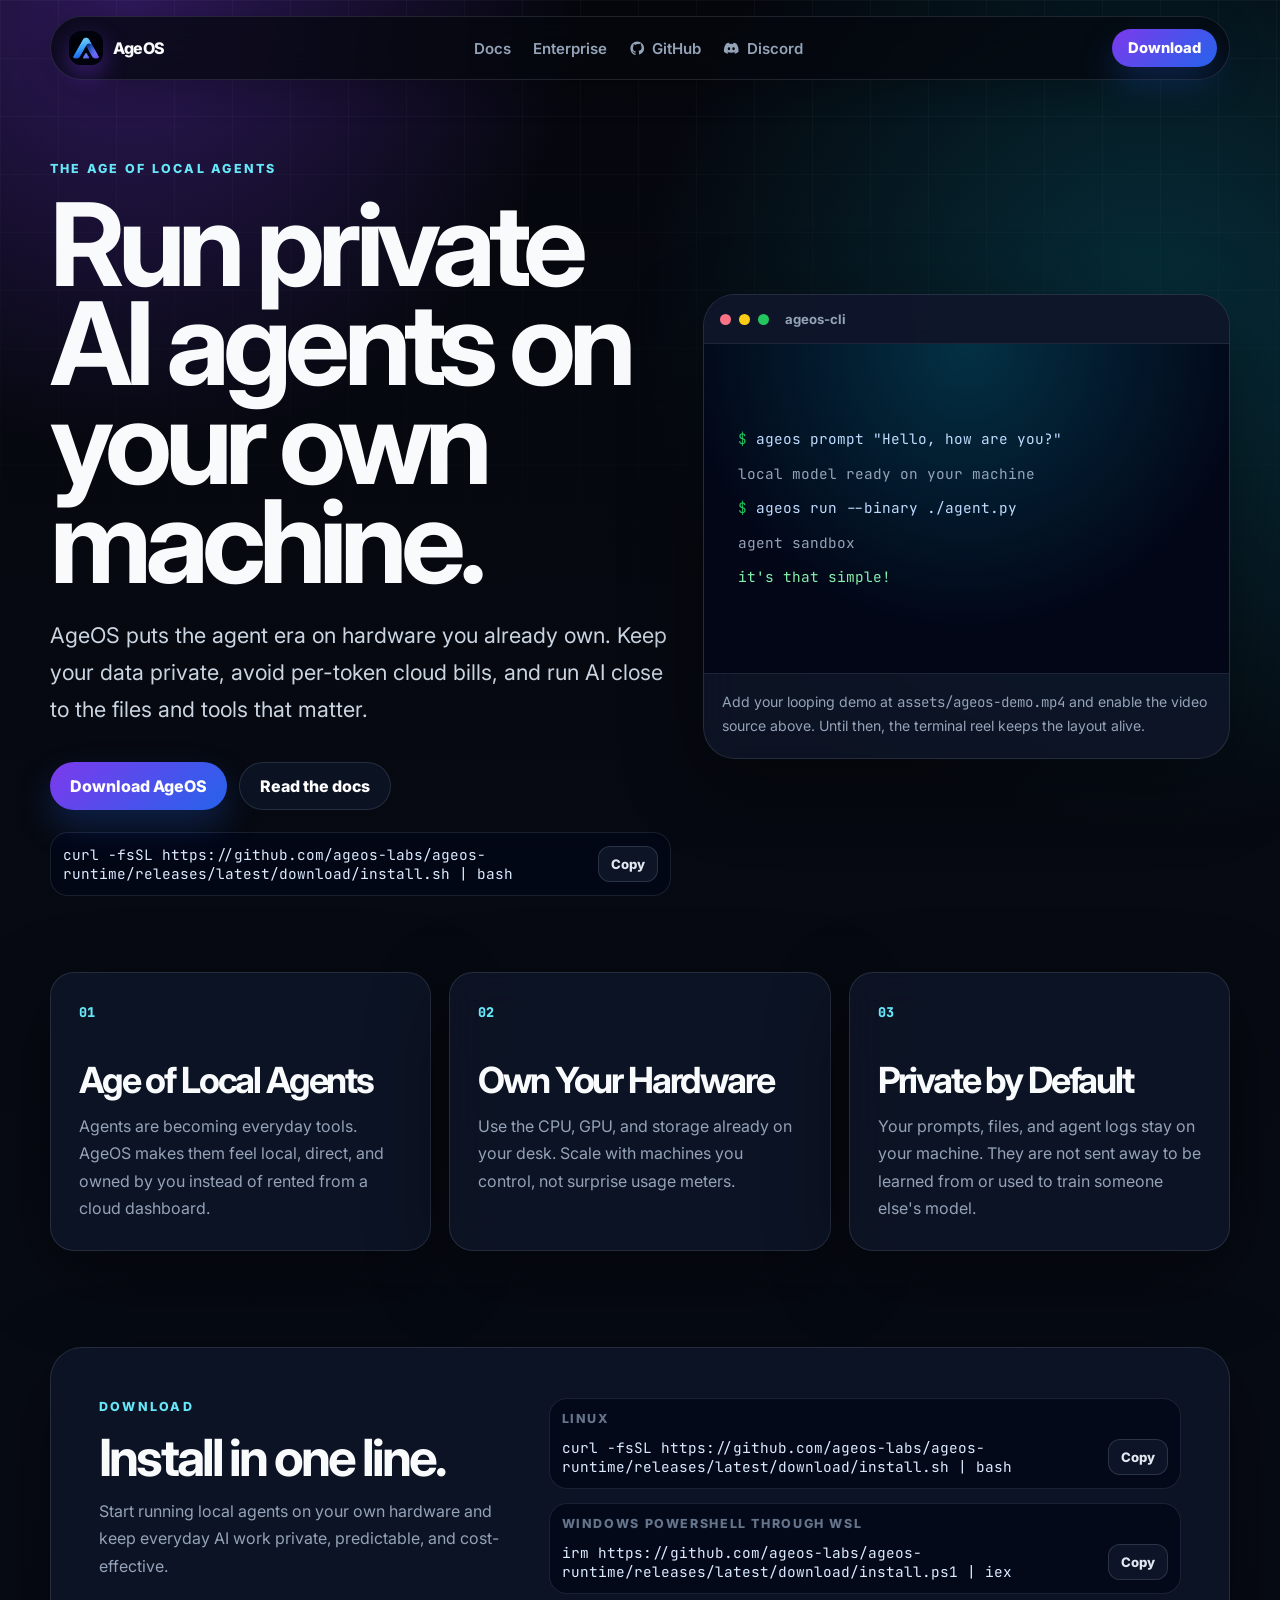
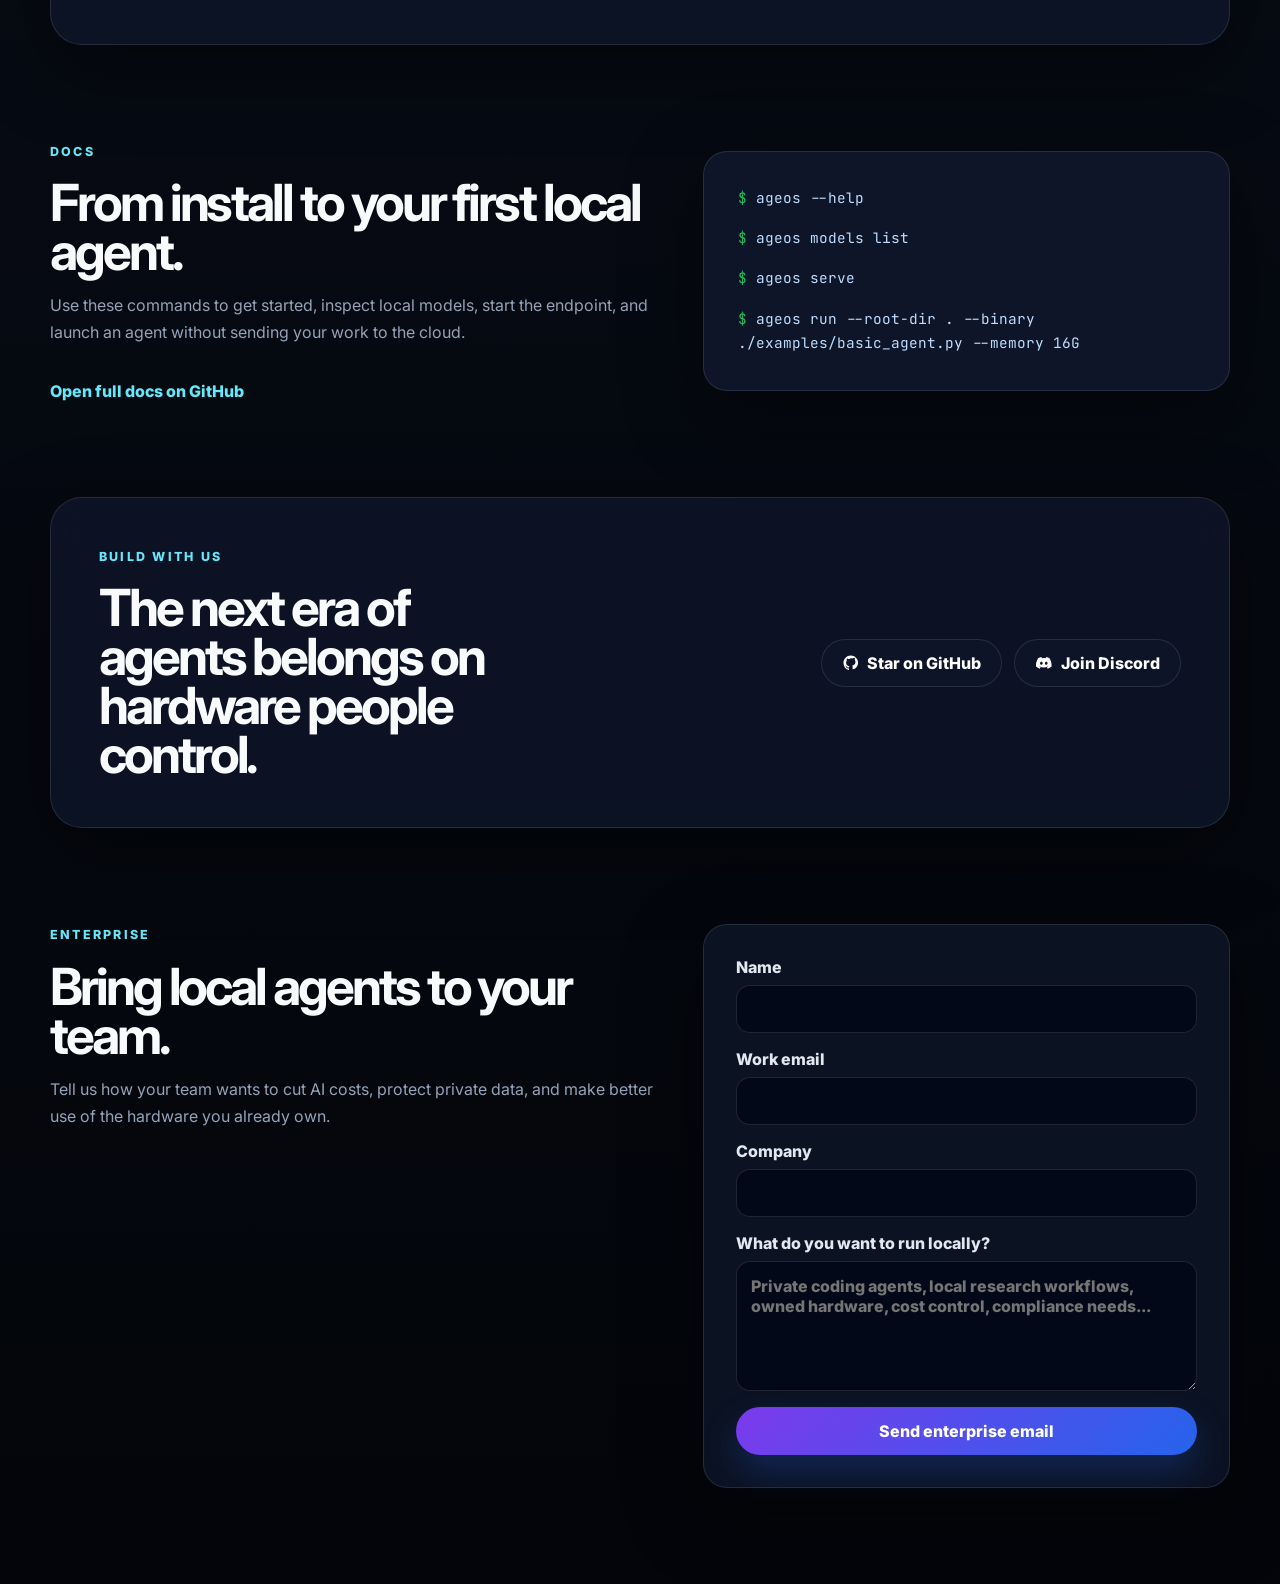
==== index.html @ 9b31a4d2 "Add AgeOS marketing site. Co-authored-by: Cursor <cursoragent@cursor.com>" ====
<!doctype html>
<html lang="en">
  <head>
    <meta charset="utf-8">
    <meta name="viewport" content="width=device-width, initial-scale=1">
    <meta
      name="description"
      content="AgeOS helps you run local AI agents on your own hardware so your data stays private and your usage stays cost-effective."
    >
    <title>AgeOS - The Age of Local Agents</title>
    <link rel="preconnect" href="https://fonts.googleapis.com">
    <link rel="preconnect" href="https://fonts.gstatic.com" crossorigin>
    <link
      href="https://fonts.googleapis.com/css2?family=Inter:wght@400;500;600;700;800&family=JetBrains+Mono:wght@500;600&display=swap"
      rel="stylesheet"
    >
    <link rel="icon" href="assets/ageos-icon.png" type="image/png">
    <link rel="stylesheet" href="styles.css">
  </head>
  <body>
    <div class="site-shell">
      <header class="nav">
        <a class="brand" href="#top" aria-label="AgeOS home">
          <img class="brand-mark" src="assets/ageos-icon.png" alt="" width="34" height="34">
          <span>AgeOS</span>
        </a>
        <nav class="nav-links" aria-label="Primary navigation">
          <a href="#docs">Docs</a>
          <a href="#enterprise">Enterprise</a>
          <a class="icon-link" href="https://github.com/ageos-labs/ageos-runtime" rel="noreferrer">
            <svg class="link-icon" aria-hidden="true" viewBox="0 0 24 24">
              <path
                fill-rule="evenodd"
                clip-rule="evenodd"
                d="M12 2C6.48 2 2 6.58 2 12.22c0 4.5 2.86 8.32 6.84 9.67.5.1.68-.22.68-.49 0-.24-.01-1.04-.01-1.88-2.78.62-3.37-1.22-3.37-1.22-.45-1.18-1.11-1.49-1.11-1.49-.91-.64.07-.62.07-.62 1 .07 1.53 1.06 1.53 1.06.9 1.56 2.35 1.11 2.92.85.09-.66.35-1.11.63-1.37-2.22-.26-4.55-1.14-4.55-5.05 0-1.12.39-2.03 1.03-2.75-.1-.26-.45-1.3.1-2.71 0 0 .84-.28 2.75 1.05A9.35 9.35 0 0 1 12 5.93c.85 0 1.71.12 2.51.34 1.91-1.33 2.75-1.05 2.75-1.05.55 1.41.2 2.45.1 2.71.64.72 1.03 1.63 1.03 2.75 0 3.92-2.34 4.79-4.57 5.04.36.32.68.94.68 1.9 0 1.37-.01 2.47-.01 2.8 0 .27.18.59.69.49A10.18 10.18 0 0 0 22 12.22C22 6.58 17.52 2 12 2Z"
              />
            </svg>
            GitHub
          </a>
          <a class="icon-link" href="https://discord.gg/skwKqSgvD2" rel="noreferrer">
            <svg class="link-icon" aria-hidden="true" viewBox="0 0 24 24">
              <path d="M19.54 5.32A17.2 17.2 0 0 0 15.31 4l-.2.38c-.24.45-.45.92-.63 1.4a15.88 15.88 0 0 0-4.96 0 10.5 10.5 0 0 0-.83-1.78 17.1 17.1 0 0 0-4.24 1.32C1.76 9.36 1.03 13.3 1.4 17.17A17.28 17.28 0 0 0 6.59 20c.42-.58.79-1.19 1.1-1.84a10.9 10.9 0 0 1-1.73-.84l.43-.34a12.38 12.38 0 0 0 11.22 0l.43.34c-.55.33-1.13.61-1.74.84.32.65.69 1.26 1.1 1.84a17.23 17.23 0 0 0 5.2-2.83c.44-4.49-.75-8.4-3.06-11.85ZM8.68 14.78c-1 0-1.82-.94-1.82-2.1 0-1.15.8-2.1 1.82-2.1 1.01 0 1.83.95 1.82 2.1 0 1.16-.8 2.1-1.82 2.1Zm6.64 0c-1 0-1.82-.94-1.82-2.1 0-1.15.8-2.1 1.82-2.1 1.01 0 1.83.95 1.82 2.1 0 1.16-.8 2.1-1.82 2.1Z" />
            </svg>
            Discord
          </a>
        </nav>
        <a class="button button-small" href="ageos-install.sh" download="ageos-install.sh">Download</a>
      </header>

      <main id="top">
        <section class="hero section-grid" aria-labelledby="hero-title">
          <div class="hero-copy">
            <p class="eyebrow">The age of local agents</p>
            <h1 id="hero-title">Run private AI agents on your own machine.</h1>
            <p class="hero-lede">
              AgeOS puts the agent era on hardware you already own. Keep your data private, avoid per-token cloud bills, and run AI close to the files and tools that matter.
            </p>
            <div class="hero-actions">
              <a class="button" href="ageos-install.sh" download="ageos-install.sh">Download AgeOS</a>
              <a class="button button-secondary" href="#docs">Read the docs</a>
            </div>
            <div class="install-strip" aria-label="Quick install command">
              <code>curl -fsSL https://github.com/ageos-labs/ageos-runtime/releases/latest/download/install.sh | bash</code>
              <button class="copy-button" data-copy="curl -fsSL https://github.com/ageos-labs/ageos-runtime/releases/latest/download/install.sh | bash">
                Copy
              </button>
            </div>
          </div>

          <aside class="demo-card" aria-label="AgeOS terminal demo">
            <div class="demo-header">
              <span></span>
              <span></span>
              <span></span>
              <strong>ageos-cli</strong>
            </div>
            <div class="video-frame">
              <video id="demo-video" autoplay muted loop playsinline>
                <!-- Add your looping demo source here: <source src="assets/ageos-demo.mp4" type="video/mp4"> -->
              </video>
              <div class="terminal-reel" aria-hidden="true">
                <p><span>$</span> ageos prompt "Hello, how are you?"</p>
                <p class="muted">local model ready on your machine</p>
                <p><span>$</span> ageos run --binary ./agent.py</p>
                <p class="muted">agent sandbox</p>
                <p class="success">it's that simple!</p>
              </div>
            </div>
            <p class="demo-note">
              Add your looping demo at <code>assets/ageos-demo.mp4</code> and enable the video source above. Until then, the terminal reel keeps the layout alive.
            </p>
          </aside>
        </section>

        <section class="feature-grid" aria-label="AgeOS product ideas">
          <article class="feature-card">
            <span class="feature-number">01</span>
            <h2>Age of Local Agents</h2>
            <p>
              Agents are becoming everyday tools. AgeOS makes them feel local, direct, and owned by you instead of rented from a cloud dashboard.
            </p>
          </article>
          <article class="feature-card">
            <span class="feature-number">02</span>
            <h2>Own Your Hardware</h2>
            <p>
              Use the CPU, GPU, and storage already on your desk. Scale with machines you control, not surprise usage meters.
            </p>
          </article>
          <article class="feature-card">
            <span class="feature-number">03</span>
            <h2>Private by Default</h2>
            <p>
              Your prompts, files, and agent logs stay on your machine. They are not sent away to be learned from or used to train someone else's model.
            </p>
          </article>
        </section>

        <section id="download" class="download section-panel" aria-labelledby="download-title">
          <div>
            <p class="eyebrow">Download</p>
            <h2 id="download-title">Install in one line.</h2>
            <p>
              Start running local agents on your own hardware and keep everyday AI work private, predictable, and cost-effective.
            </p>
          </div>
          <div class="command-list">
            <div class="command-block">
              <div class="command-label">Linux</div>
              <code>curl -fsSL https://github.com/ageos-labs/ageos-runtime/releases/latest/download/install.sh | bash</code>
              <button class="copy-button" data-copy="curl -fsSL https://github.com/ageos-labs/ageos-runtime/releases/latest/download/install.sh | bash">
                Copy
              </button>
            </div>
            <div class="command-block">
              <div class="command-label">Windows PowerShell through WSL</div>
              <code>irm https://github.com/ageos-labs/ageos-runtime/releases/latest/download/install.ps1 | iex</code>
              <button class="copy-button" data-copy="irm https://github.com/ageos-labs/ageos-runtime/releases/latest/download/install.ps1 | iex">
                Copy
              </button>
            </div>
          </div>
        </section>

        <section id="docs" class="docs section-grid" aria-labelledby="docs-title">
          <div>
            <p class="eyebrow">Docs</p>
            <h2 id="docs-title">From install to your first local agent.</h2>
            <p>
              Use these commands to get started, inspect local models, start the endpoint, and launch an agent without sending your work to the cloud.
            </p>
            <a class="text-link" href="https://github.com/ageos-labs/ageos-runtime#readme" rel="noreferrer">
              Open full docs on GitHub
            </a>
          </div>
          <div class="docs-terminal">
            <p><span>$</span> ageos --help</p>
            <p><span>$</span> ageos models list</p>
            <p><span>$</span> ageos serve</p>
            <p><span>$</span> ageos run --root-dir . --binary ./examples/basic_agent.py --memory 16G</p>
          </div>
        </section>

        <section class="community section-panel" aria-label="Community links">
          <div>
            <p class="eyebrow">Build with us</p>
            <h2>The next era of agents belongs on hardware people control.</h2>
          </div>
          <div class="community-actions">
            <a class="button button-secondary" href="https://github.com/ageos-labs/ageos-runtime" rel="noreferrer">
              <svg class="link-icon" aria-hidden="true" viewBox="0 0 24 24">
                <path
                  fill-rule="evenodd"
                  clip-rule="evenodd"
                  d="M12 2C6.48 2 2 6.58 2 12.22c0 4.5 2.86 8.32 6.84 9.67.5.1.68-.22.68-.49 0-.24-.01-1.04-.01-1.88-2.78.62-3.37-1.22-3.37-1.22-.45-1.18-1.11-1.49-1.11-1.49-.91-.64.07-.62.07-.62 1 .07 1.53 1.06 1.53 1.06.9 1.56 2.35 1.11 2.92.85.09-.66.35-1.11.63-1.37-2.22-.26-4.55-1.14-4.55-5.05 0-1.12.39-2.03 1.03-2.75-.1-.26-.45-1.3.1-2.71 0 0 .84-.28 2.75 1.05A9.35 9.35 0 0 1 12 5.93c.85 0 1.71.12 2.51.34 1.91-1.33 2.75-1.05 2.75-1.05.55 1.41.2 2.45.1 2.71.64.72 1.03 1.63 1.03 2.75 0 3.92-2.34 4.79-4.57 5.04.36.32.68.94.68 1.9 0 1.37-.01 2.47-.01 2.8 0 .27.18.59.69.49A10.18 10.18 0 0 0 22 12.22C22 6.58 17.52 2 12 2Z"
                />
              </svg>
              Star on GitHub
            </a>
            <a class="button button-secondary" href="https://discord.gg/skwKqSgvD2" rel="noreferrer">
              <svg class="link-icon" aria-hidden="true" viewBox="0 0 24 24">
                <path d="M19.54 5.32A17.2 17.2 0 0 0 15.31 4l-.2.38c-.24.45-.45.92-.63 1.4a15.88 15.88 0 0 0-4.96 0 10.5 10.5 0 0 0-.83-1.78 17.1 17.1 0 0 0-4.24 1.32C1.76 9.36 1.03 13.3 1.4 17.17A17.28 17.28 0 0 0 6.59 20c.42-.58.79-1.19 1.1-1.84a10.9 10.9 0 0 1-1.73-.84l.43-.34a12.38 12.38 0 0 0 11.22 0l.43.34c-.55.33-1.13.61-1.74.84.32.65.69 1.26 1.1 1.84a17.23 17.23 0 0 0 5.2-2.83c.44-4.49-.75-8.4-3.06-11.85ZM8.68 14.78c-1 0-1.82-.94-1.82-2.1 0-1.15.8-2.1 1.82-2.1 1.01 0 1.83.95 1.82 2.1 0 1.16-.8 2.1-1.82 2.1Zm6.64 0c-1 0-1.82-.94-1.82-2.1 0-1.15.8-2.1 1.82-2.1 1.01 0 1.83.95 1.82 2.1 0 1.16-.8 2.1-1.82 2.1Z" />
              </svg>
              Join Discord
            </a>
          </div>
        </section>

        <section id="enterprise" class="enterprise section-grid" aria-labelledby="enterprise-title">
          <div>
            <p class="eyebrow">Enterprise</p>
            <h2 id="enterprise-title">Bring local agents to your team.</h2>
            <p>
              Tell us how your team wants to cut AI costs, protect private data, and make better use of the hardware you already own.
            </p>
          </div>
          <form id="enterprise-form" class="enterprise-form">
            <label>
              Name
              <input name="name" type="text" autocomplete="name" required>
            </label>
            <label>
              Work email
              <input name="email" type="email" autocomplete="email" required>
            </label>
            <label>
              Company
              <input name="company" type="text" autocomplete="organization">
            </label>
            <label>
              What do you want to run locally?
              <textarea name="message" rows="5" placeholder="Private coding agents, local research workflows, owned hardware, cost control, compliance needs..." required></textarea>
            </label>
            <button class="button" type="submit">Send enterprise email</button>
          </form>
        </section>
      </main>
    </div>

    <script src="script.js"></script>
  </body>
</html>
---- styles.css ----
:root {
  color-scheme: dark;
  --bg: #05070d;
  --bg-soft: #0b1020;
  --panel: rgba(15, 23, 42, 0.78);
  --panel-strong: rgba(15, 23, 42, 0.94);
  --border: rgba(148, 163, 184, 0.18);
  --text: #f8fafc;
  --muted: #94a3b8;
  --faint: #64748b;
  --brand: #7c3aed;
  --brand-2: #06b6d4;
  --brand-3: #22c55e;
  --shadow: 0 24px 80px rgba(0, 0, 0, 0.45);
  --radius-xl: 32px;
  --radius-lg: 24px;
  --radius-md: 16px;
  font-family: Inter, system-ui, -apple-system, BlinkMacSystemFont, "Segoe UI", sans-serif;
}

* {
  box-sizing: border-box;
}

html {
  scroll-behavior: smooth;
}

body {
  min-width: 320px;
  margin: 0;
  color: var(--text);
  background:
    radial-gradient(circle at 10% 0%, rgba(124, 58, 237, 0.34), transparent 28rem),
    radial-gradient(circle at 90% 10%, rgba(6, 182, 212, 0.22), transparent 32rem),
    linear-gradient(180deg, #05070d 0%, #070b14 44%, #03050a 100%);
}

body::before {
  position: fixed;
  inset: 0;
  z-index: -1;
  pointer-events: none;
  content: "";
  background-image:
    linear-gradient(rgba(255, 255, 255, 0.03) 1px, transparent 1px),
    linear-gradient(90deg, rgba(255, 255, 255, 0.03) 1px, transparent 1px);
  background-size: 58px 58px;
  mask-image: linear-gradient(to bottom, black, transparent 78%);
}

a {
  color: inherit;
  text-decoration: none;
}

code {
  font-family: "JetBrains Mono", ui-monospace, SFMono-Regular, Consolas, monospace;
}

video {
  max-width: 100%;
}

.site-shell {
  width: min(1180px, calc(100% - 32px));
  margin: 0 auto;
}

.nav {
  position: sticky;
  top: 16px;
  z-index: 10;
  display: flex;
  align-items: center;
  justify-content: space-between;
  gap: 16px;
  margin: 16px 0 42px;
  padding: 12px;
  border: 1px solid var(--border);
  border-radius: 999px;
  background: rgba(5, 7, 13, 0.72);
  box-shadow: 0 10px 34px rgba(0, 0, 0, 0.24);
  backdrop-filter: blur(18px);
}

.brand,
.nav-links,
.hero-actions,
.community-actions {
  display: flex;
  align-items: center;
}

.brand {
  gap: 10px;
  padding-left: 6px;
  font-weight: 800;
  letter-spacing: -0.03em;
}

.brand-mark {
  display: block;
  width: 34px;
  height: 34px;
  border-radius: 12px;
  object-fit: cover;
  box-shadow: 0 10px 24px rgba(124, 58, 237, 0.42);
}

.nav-links {
  gap: 22px;
  color: var(--muted);
  font-size: 0.94rem;
  font-weight: 600;
}

.icon-link {
  display: inline-flex;
  align-items: center;
  gap: 7px;
}

.link-icon {
  width: 1.1em;
  height: 1.1em;
  flex: none;
  fill: currentColor;
}

.nav-links a:hover,
.text-link:hover {
  color: var(--text);
}

.button {
  display: inline-flex;
  align-items: center;
  justify-content: center;
  gap: 8px;
  min-height: 48px;
  padding: 0 20px;
  border: 0;
  border-radius: 999px;
  background: linear-gradient(135deg, var(--brand), #2563eb);
  color: white;
  font: inherit;
  font-weight: 800;
  cursor: pointer;
  box-shadow: 0 16px 34px rgba(37, 99, 235, 0.26);
}

.button:hover {
  transform: translateY(-1px);
}

.button-small {
  min-height: 38px;
  padding: 0 16px;
  font-size: 0.92rem;
}

.button-secondary {
  border: 1px solid var(--border);
  background: rgba(15, 23, 42, 0.72);
  box-shadow: none;
}

.section-grid {
  display: grid;
  grid-template-columns: minmax(0, 1fr) minmax(360px, 0.85fr);
  gap: 32px;
  align-items: center;
}

.hero {
  min-height: 660px;
  padding: 36px 0 76px;
}

.hero-copy,
.demo-card,
.install-strip code,
.command-block code,
.docs-terminal p,
.terminal-reel p {
  min-width: 0;
}

.eyebrow {
  margin: 0 0 16px;
  color: #67e8f9;
  font-size: 0.78rem;
  font-weight: 800;
  letter-spacing: 0.18em;
  text-transform: uppercase;
}

h1,
h2 {
  margin: 0;
  letter-spacing: -0.06em;
}

h1 {
  max-width: 820px;
  font-size: clamp(3.4rem, 9vw, 7.8rem);
  line-height: 0.86;
}

h2 {
  font-size: clamp(2rem, 4vw, 3.6rem);
  line-height: 0.96;
}

p {
  color: var(--muted);
  line-height: 1.7;
}

.hero-lede {
  max-width: 690px;
  margin: 26px 0 0;
  color: #cbd5e1;
  font-size: clamp(1.1rem, 2vw, 1.35rem);
}

.hero-actions {
  flex-wrap: wrap;
  gap: 12px;
  margin-top: 34px;
}

.install-strip,
.command-block {
  display: grid;
  grid-template-columns: minmax(0, 1fr) auto;
  gap: 12px;
  align-items: center;
  margin-top: 22px;
  padding: 12px;
  border: 1px solid rgba(148, 163, 184, 0.16);
  border-radius: 18px;
  background: rgba(2, 6, 23, 0.7);
}

.install-strip code,
.command-block code,
.docs-terminal,
.terminal-reel {
  color: #dbeafe;
  font-size: 0.9rem;
  overflow-wrap: anywhere;
}

.copy-button {
  min-height: 36px;
  padding: 0 12px;
  border: 1px solid rgba(148, 163, 184, 0.22);
  border-radius: 12px;
  background: rgba(15, 23, 42, 0.9);
  color: #e2e8f0;
  font: inherit;
  font-size: 0.82rem;
  font-weight: 800;
  cursor: pointer;
}

.copy-button.is-copied {
  border-color: rgba(34, 197, 94, 0.45);
  color: #86efac;
}

.demo-card,
.section-panel,
.feature-card,
.enterprise-form,
.docs-terminal {
  border: 1px solid var(--border);
  background: var(--panel);
  box-shadow: var(--shadow);
  backdrop-filter: blur(20px);
}

.demo-card {
  min-width: 0;
  overflow: hidden;
  border-radius: var(--radius-xl);
}

.demo-header {
  display: flex;
  align-items: center;
  gap: 8px;
  padding: 16px;
  border-bottom: 1px solid rgba(148, 163, 184, 0.12);
  background: rgba(15, 23, 42, 0.86);
}

.demo-header span {
  width: 11px;
  height: 11px;
  border-radius: 999px;
  background: #fb7185;
}

.demo-header span:nth-child(2) {
  background: #facc15;
}

.demo-header span:nth-child(3) {
  background: #22c55e;
}

.demo-header strong {
  margin-left: 8px;
  color: var(--muted);
  font-size: 0.82rem;
}

.video-frame {
  position: relative;
  aspect-ratio: 16 / 10;
  overflow: hidden;
  background:
    radial-gradient(circle at 50% 0%, rgba(6, 182, 212, 0.24), transparent 18rem),
    #020617;
}

.video-frame video,
.terminal-reel {
  position: absolute;
  inset: 0;
}

.video-frame video {
  z-index: 2;
  width: 100%;
  height: 100%;
  object-fit: cover;
  opacity: 0;
}

.demo-card.has-video video {
  opacity: 1;
}

.demo-card.has-video .terminal-reel {
  opacity: 0;
}

.terminal-reel {
  display: flex;
  flex-direction: column;
  justify-content: center;
  gap: 10px;
  padding: clamp(18px, 4vw, 34px);
  transition: opacity 180ms ease;
}

.terminal-reel p,
.docs-terminal p {
  margin: 0;
  color: #bfdbfe;
  font-family: "JetBrains Mono", ui-monospace, SFMono-Regular, Consolas, monospace;
}

.terminal-reel span,
.docs-terminal span {
  color: var(--brand-3);
}

.terminal-reel .muted {
  color: #94a3b8;
}

.terminal-reel .success {
  color: #86efac;
}

.demo-note {
  margin: 0;
  padding: 16px 18px 20px;
  border-top: 1px solid rgba(148, 163, 184, 0.12);
  font-size: 0.88rem;
}

.feature-grid {
  display: grid;
  grid-template-columns: repeat(3, minmax(0, 1fr));
  gap: 18px;
  margin-bottom: 96px;
}

.feature-card {
  min-height: 260px;
  padding: 28px;
  border-radius: var(--radius-lg);
}

.feature-number {
  color: #67e8f9;
  font-family: "JetBrains Mono", ui-monospace, SFMono-Regular, Consolas, monospace;
  font-size: 0.84rem;
  font-weight: 800;
}

.feature-card h2 {
  margin-top: 42px;
  font-size: clamp(1.7rem, 3vw, 2.25rem);
}

.feature-card p {
  margin-bottom: 0;
}

.section-panel {
  display: grid;
  grid-template-columns: 0.8fr 1.2fr;
  gap: 28px;
  align-items: center;
  margin-bottom: 96px;
  padding: clamp(24px, 5vw, 48px);
  border-radius: var(--radius-xl);
}

.command-list {
  display: grid;
  gap: 14px;
}

.command-block {
  margin: 0;
}

.command-label {
  grid-column: 1 / -1;
  color: var(--faint);
  font-size: 0.78rem;
  font-weight: 800;
  letter-spacing: 0.13em;
  text-transform: uppercase;
}

.text-link {
  display: inline-flex;
  margin-top: 18px;
  color: #67e8f9;
  font-weight: 800;
}

.docs {
  margin-bottom: 96px;
}

.docs-terminal {
  display: grid;
  gap: 16px;
  padding: clamp(22px, 4vw, 34px);
  border-radius: var(--radius-lg);
  background: var(--panel-strong);
}

.community-actions {
  flex-wrap: wrap;
  gap: 12px;
  justify-content: flex-end;
}

.enterprise {
  align-items: start;
  padding-bottom: 96px;
}

.enterprise-form {
  display: grid;
  gap: 16px;
  padding: clamp(22px, 4vw, 32px);
  border-radius: var(--radius-lg);
}

label {
  display: grid;
  gap: 8px;
  color: #e2e8f0;
  font-weight: 800;
}

input,
textarea {
  width: 100%;
  border: 1px solid rgba(148, 163, 184, 0.18);
  border-radius: 14px;
  outline: none;
  background: rgba(2, 6, 23, 0.76);
  color: var(--text);
  font: inherit;
}

input {
  min-height: 48px;
  padding: 0 14px;
}

textarea {
  resize: vertical;
  padding: 14px;
}

input:focus,
textarea:focus {
  border-color: rgba(103, 232, 249, 0.62);
  box-shadow: 0 0 0 4px rgba(6, 182, 212, 0.12);
}

.form-note {
  margin: 0;
  font-size: 0.86rem;
}

@media (max-width: 920px) {
  .section-grid,
  .section-panel {
    grid-template-columns: 1fr;
  }

  .hero {
    min-height: auto;
    padding-top: 28px;
  }

  .feature-grid {
    grid-template-columns: 1fr;
  }

  .community-actions {
    justify-content: flex-start;
  }
}

@media (max-width: 720px) {
  .site-shell {
    width: min(100% - 24px, 1180px);
  }

  .nav {
    position: static;
    flex-wrap: wrap;
    border-radius: 24px;
  }

  .nav-links {
    order: 3;
    width: 100%;
    justify-content: space-between;
    gap: 12px;
    padding: 4px 8px 2px;
    overflow-x: auto;
  }

  .install-strip,
  .command-block {
    grid-template-columns: 1fr;
  }

  .button,
  .copy-button {
    width: 100%;
  }

  .nav .button {
    width: auto;
  }

  .hero-actions .button {
    width: auto;
  }
}

@media (max-width: 520px) {
  h1 {
    font-size: 2.85rem;
  }

  .hero-actions .button {
    width: 100%;
  }
}
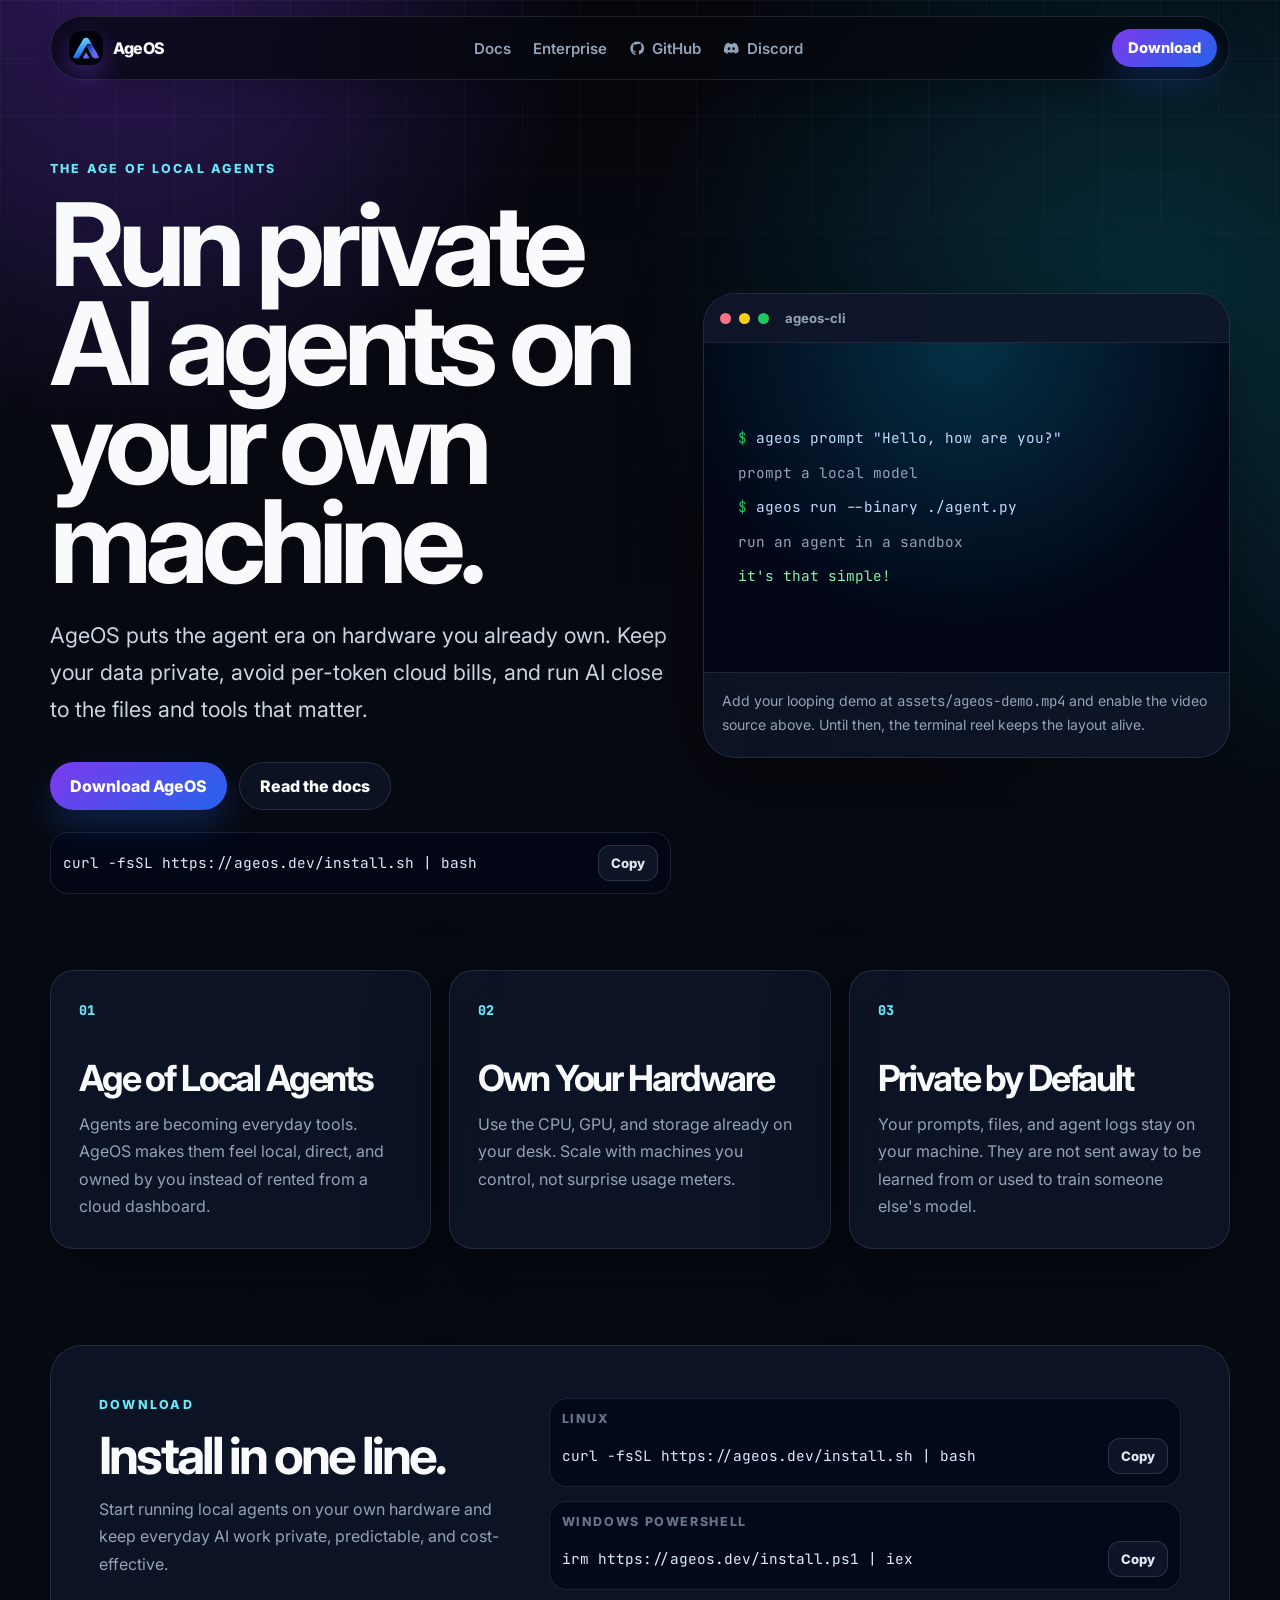
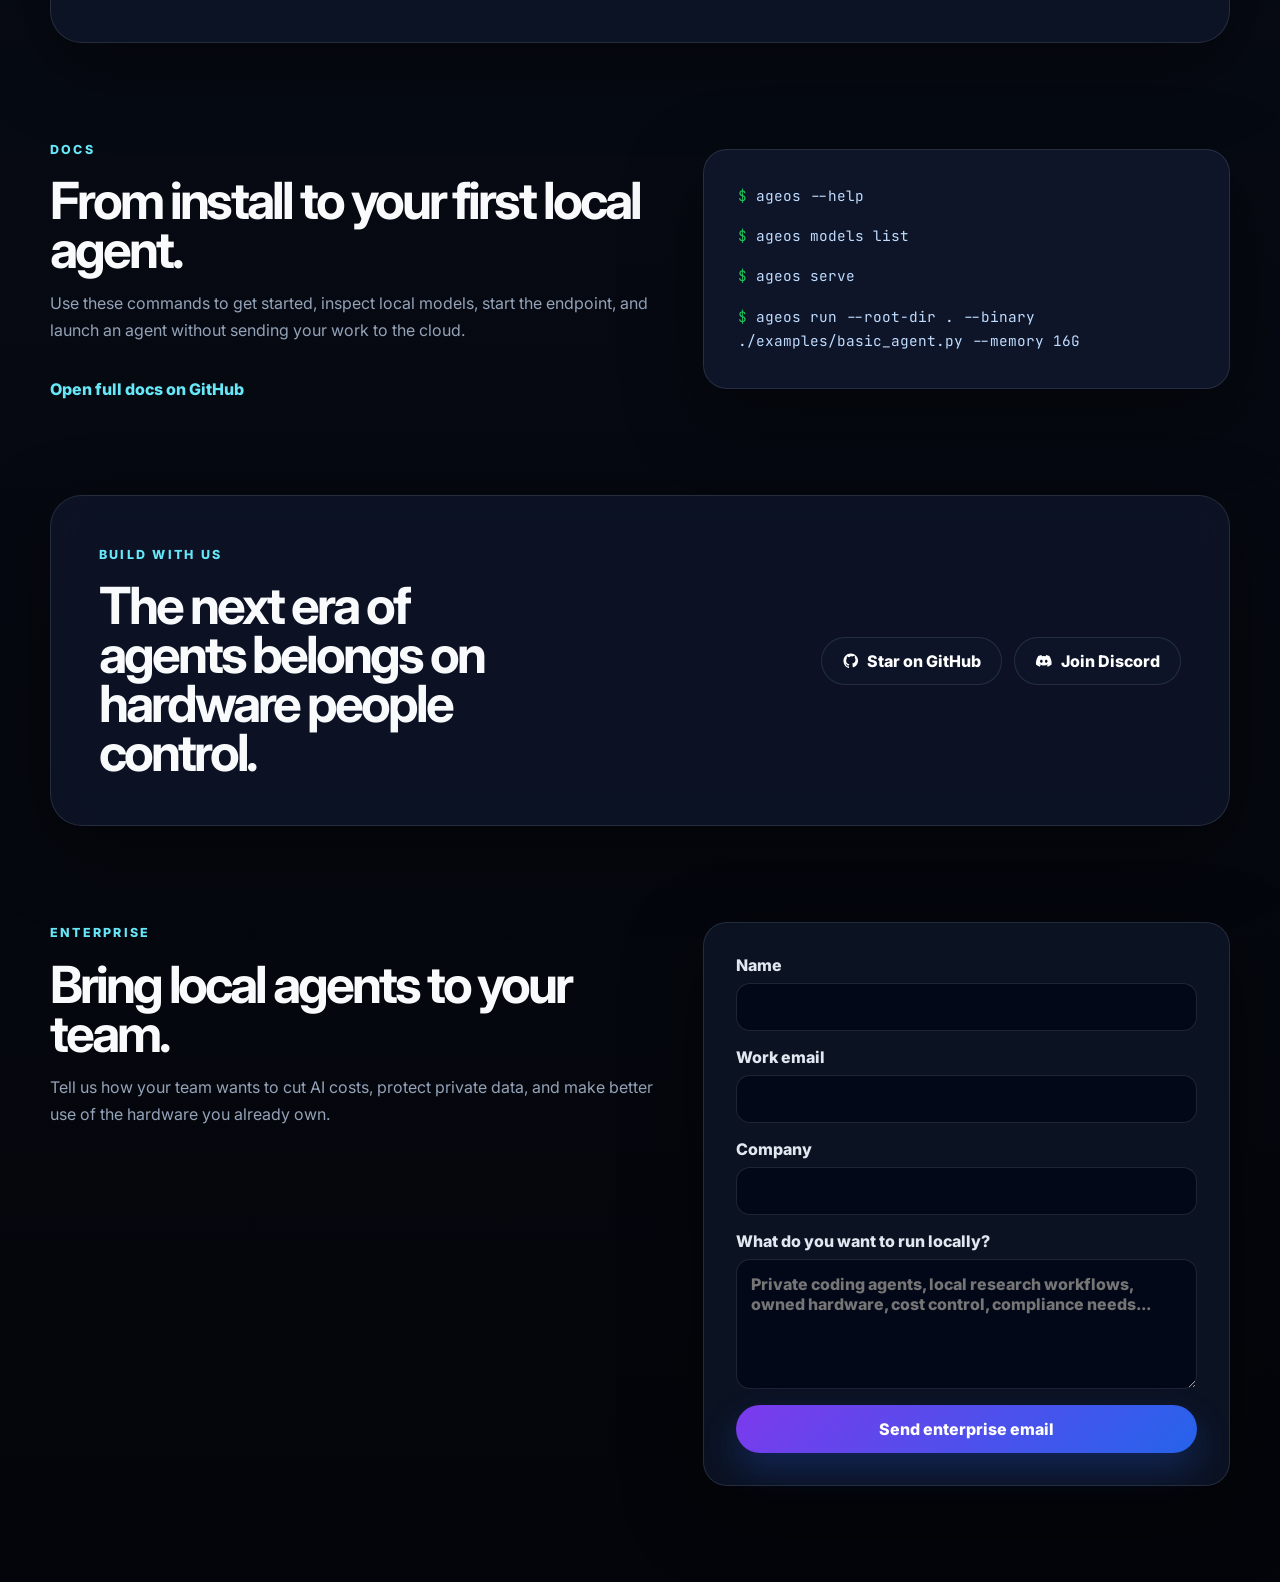
==== commit eaa93212: "improve links" ====
--- a/index.html
+++ b/index.html
@@ -44,7 +44,7 @@
             Discord
           </a>
         </nav>
-        <a class="button button-small" href="ageos-install.sh" download="ageos-install.sh">Download</a>
+        <a class="button button-small" href="download/">Download</a>
       </header>
 
       <main id="top">
@@ -56,12 +56,12 @@
               AgeOS puts the agent era on hardware you already own. Keep your data private, avoid per-token cloud bills, and run AI close to the files and tools that matter.
             </p>
             <div class="hero-actions">
-              <a class="button" href="ageos-install.sh" download="ageos-install.sh">Download AgeOS</a>
+              <a class="button" href="download/">Download AgeOS</a>
               <a class="button button-secondary" href="#docs">Read the docs</a>
             </div>
             <div class="install-strip" aria-label="Quick install command">
-              <code>curl -fsSL https://github.com/ageos-labs/ageos-runtime/releases/latest/download/install.sh | bash</code>
-              <button class="copy-button" data-copy="curl -fsSL https://github.com/ageos-labs/ageos-runtime/releases/latest/download/install.sh | bash">
+              <code>curl -fsSL https://ageos.dev/install.sh | bash</code>
+              <button class="copy-button" data-copy="curl -fsSL https://ageos.dev/install.sh | bash">
                 Copy
               </button>
             </div>
@@ -80,9 +80,9 @@
               </video>
               <div class="terminal-reel" aria-hidden="true">
                 <p><span>$</span> ageos prompt "Hello, how are you?"</p>
-                <p class="muted">local model ready on your machine</p>
+                <p class="muted">prompt a local model</p>
                 <p><span>$</span> ageos run --binary ./agent.py</p>
-                <p class="muted">agent sandbox</p>
+                <p class="muted">run an agent in a sandbox</p>
                 <p class="success">it's that simple!</p>
               </div>
             </div>
@@ -127,15 +127,15 @@
           <div class="command-list">
             <div class="command-block">
               <div class="command-label">Linux</div>
-              <code>curl -fsSL https://github.com/ageos-labs/ageos-runtime/releases/latest/download/install.sh | bash</code>
-              <button class="copy-button" data-copy="curl -fsSL https://github.com/ageos-labs/ageos-runtime/releases/latest/download/install.sh | bash">
+              <code>curl -fsSL https://ageos.dev/install.sh | bash</code>
+              <button class="copy-button" data-copy="curl -fsSL https://ageos.dev/install.sh | bash">
                 Copy
               </button>
             </div>
             <div class="command-block">
-              <div class="command-label">Windows PowerShell through WSL</div>
-              <code>irm https://github.com/ageos-labs/ageos-runtime/releases/latest/download/install.ps1 | iex</code>
-              <button class="copy-button" data-copy="irm https://github.com/ageos-labs/ageos-runtime/releases/latest/download/install.ps1 | iex">
+              <div class="command-label">Windows PowerShell</div>
+              <code>irm https://ageos.dev/install.ps1 | iex</code>
+              <button class="copy-button" data-copy="irm https://ageos.dev/install.ps1 | iex">
                 Copy
               </button>
             </div>
--- a/styles.css
+++ b/styles.css
@@ -166,6 +166,13 @@
   box-shadow: none;
 }
 
+.os-icon {
+  width: 1.25em;
+  height: 1.25em;
+  flex: none;
+  fill: currentColor;
+}
+
 .section-grid {
   display: grid;
   grid-template-columns: minmax(0, 1fr) minmax(360px, 0.85fr);
@@ -429,6 +436,35 @@
   gap: 14px;
 }
 
+.download-page {
+  margin-top: 84px;
+}
+
+.download-card {
+  display: grid;
+  gap: 18px;
+}
+
+.download-picker {
+  display: grid;
+  gap: 12px;
+}
+
+.download-picker-row,
+.os-actions {
+  display: grid;
+  grid-template-columns: minmax(0, 1fr) auto;
+  gap: 12px;
+}
+
+.os-actions {
+  grid-template-columns: repeat(2, minmax(0, 1fr));
+}
+
+.os-button {
+  min-height: 64px;
+}
+
 .command-block {
   margin: 0;
 }
@@ -487,6 +523,7 @@
 }
 
 input,
+select,
 textarea {
   width: 100%;
   border: 1px solid rgba(148, 163, 184, 0.18);
@@ -497,7 +534,8 @@
   font: inherit;
 }
 
-input {
+input,
+select {
   min-height: 48px;
   padding: 0 14px;
 }
@@ -508,6 +546,7 @@
 }
 
 input:focus,
+select:focus,
 textarea:focus {
   border-color: rgba(103, 232, 249, 0.62);
   box-shadow: 0 0 0 4px rgba(6, 182, 212, 0.12);
@@ -559,7 +598,9 @@
   }
 
   .install-strip,
-  .command-block {
+  .command-block,
+  .download-picker-row,
+  .os-actions {
     grid-template-columns: 1fr;
   }
 
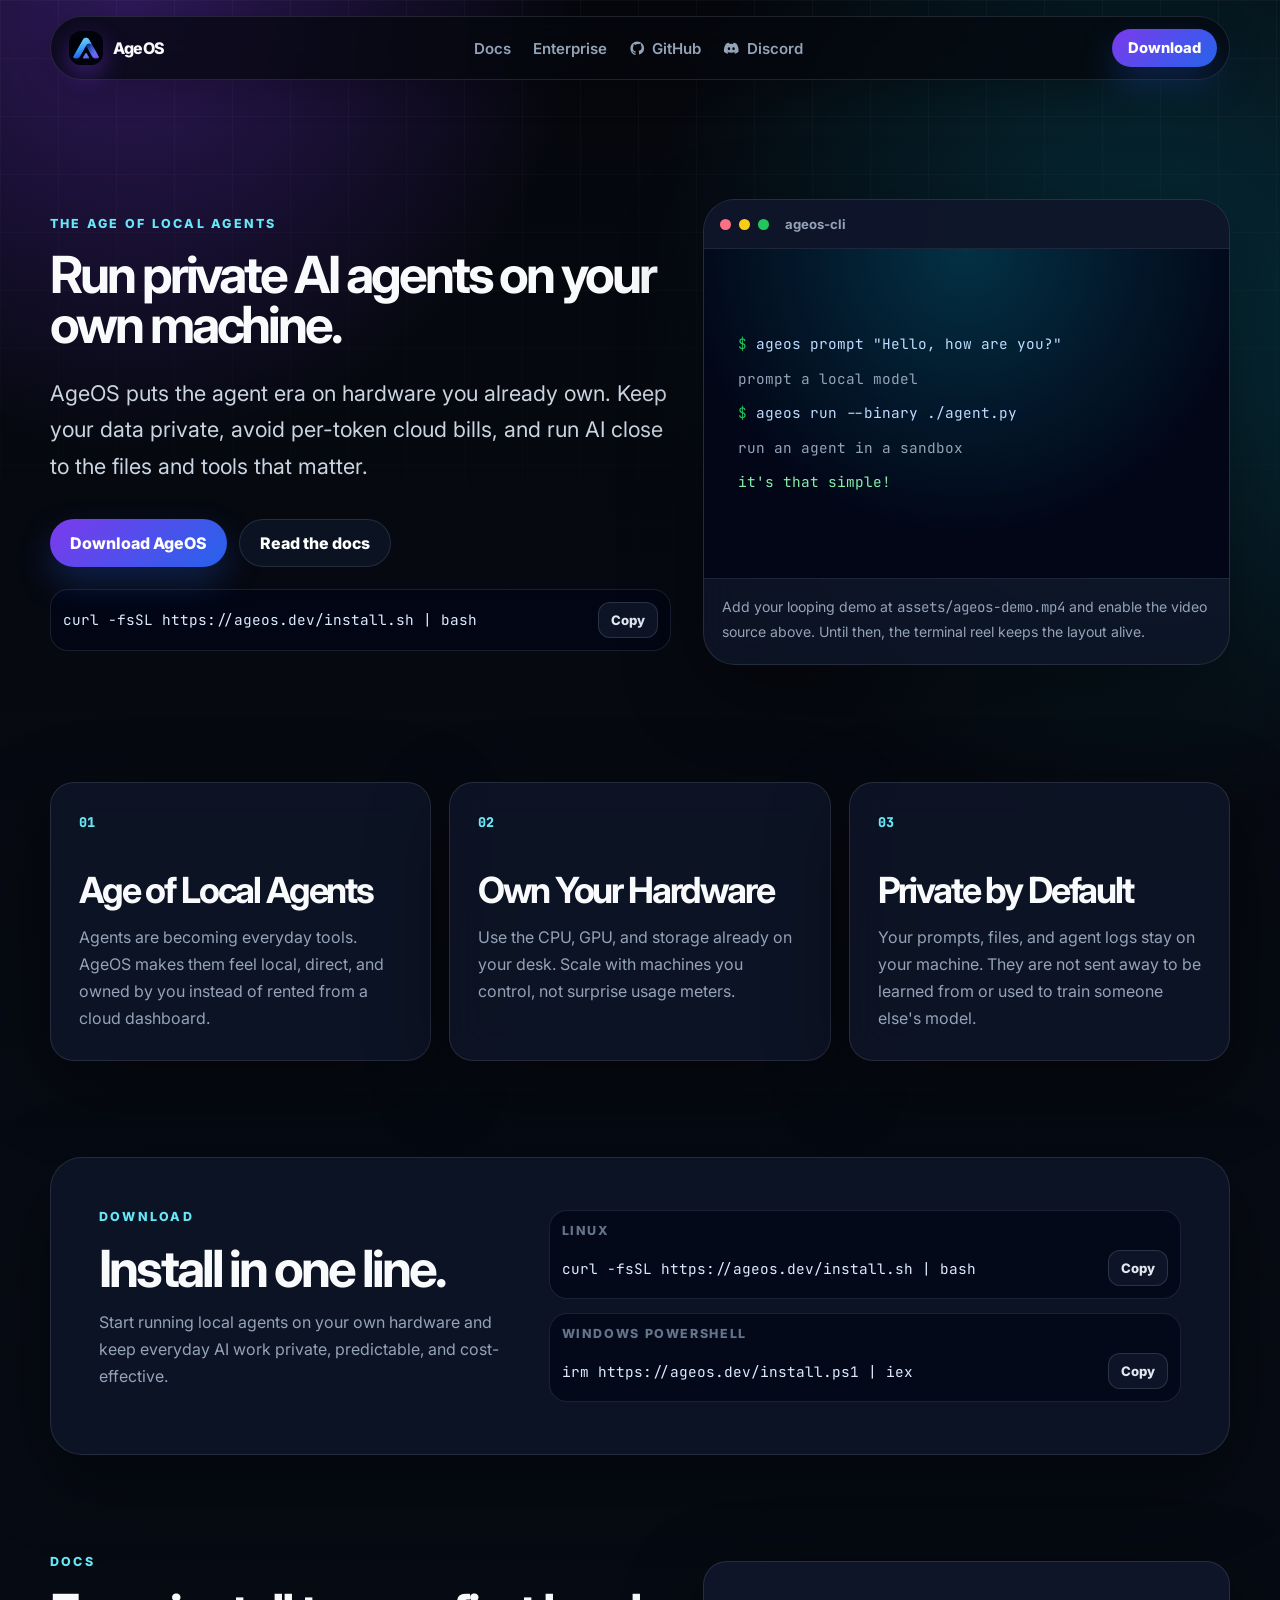
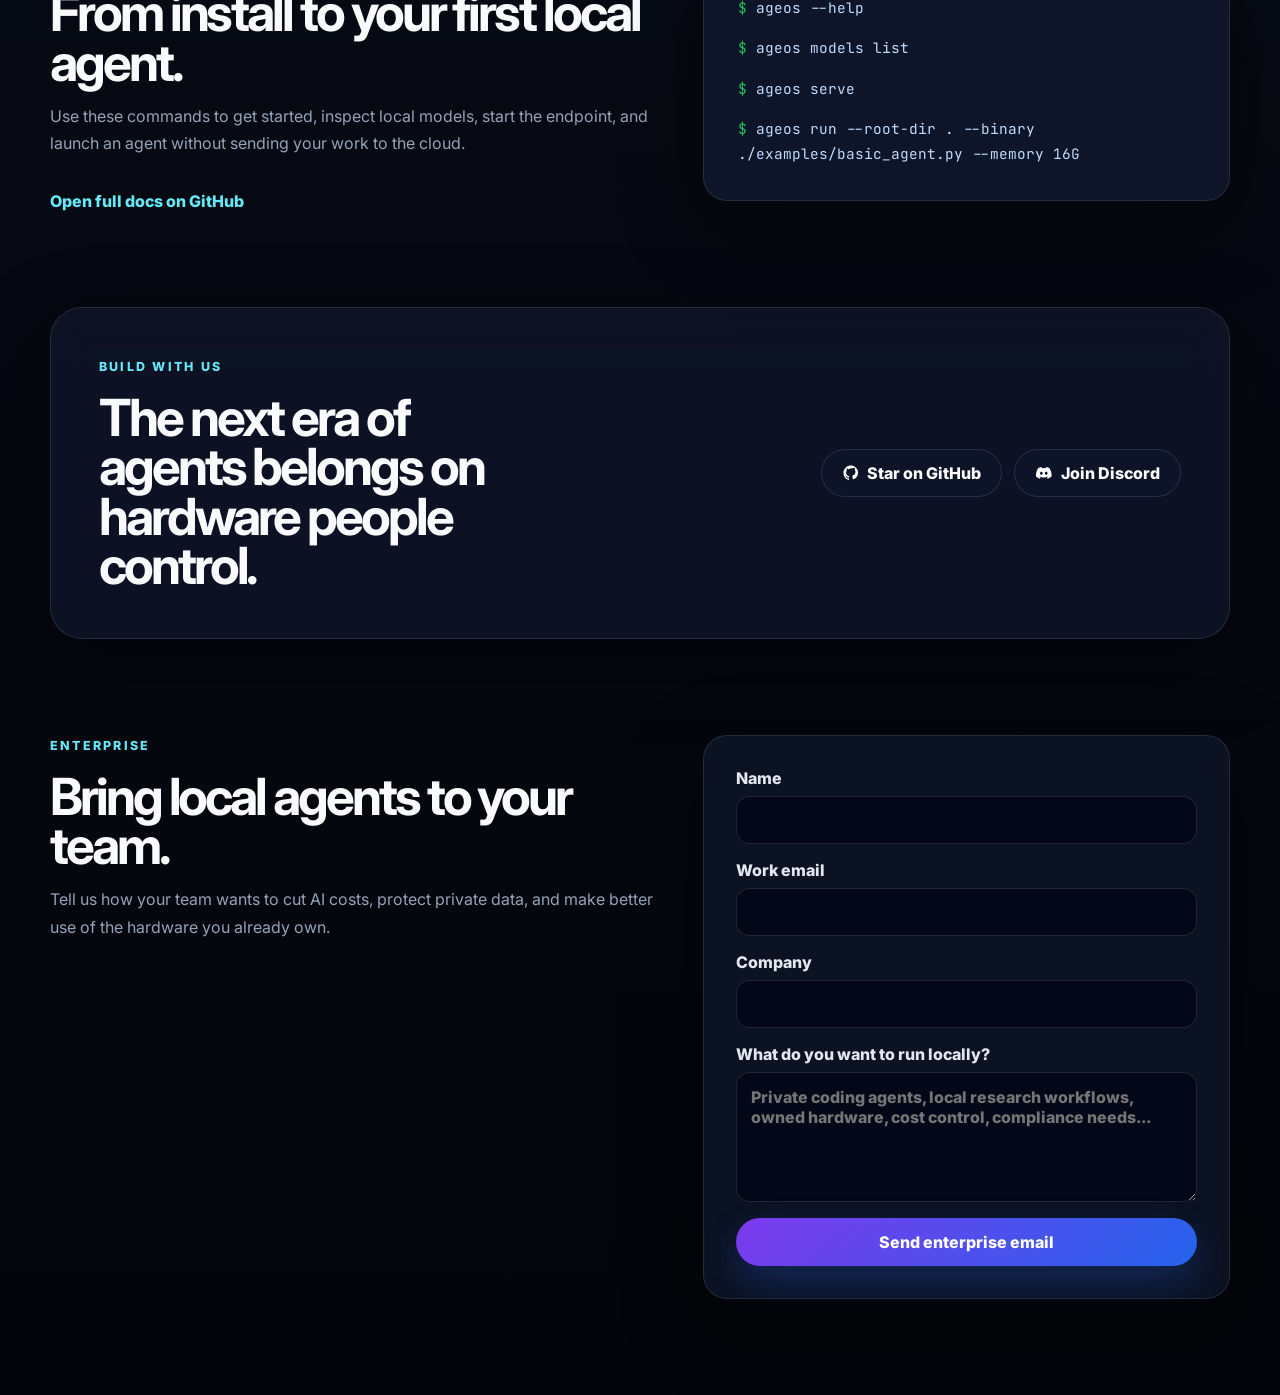
==== commit 26ab7d23: "smaller title" ====
--- a/index.html
+++ b/index.html
@@ -51,7 +51,7 @@
         <section class="hero section-grid" aria-labelledby="hero-title">
           <div class="hero-copy">
             <p class="eyebrow">The age of local agents</p>
-            <h1 id="hero-title">Run private AI agents on your own machine.</h1>
+            <h2 id="hero-title">Run private AI agents on your own machine.</h2>
             <p class="hero-lede">
               AgeOS puts the agent era on hardware you already own. Keep your data private, avoid per-token cloud bills, and run AI close to the files and tools that matter.
             </p>
